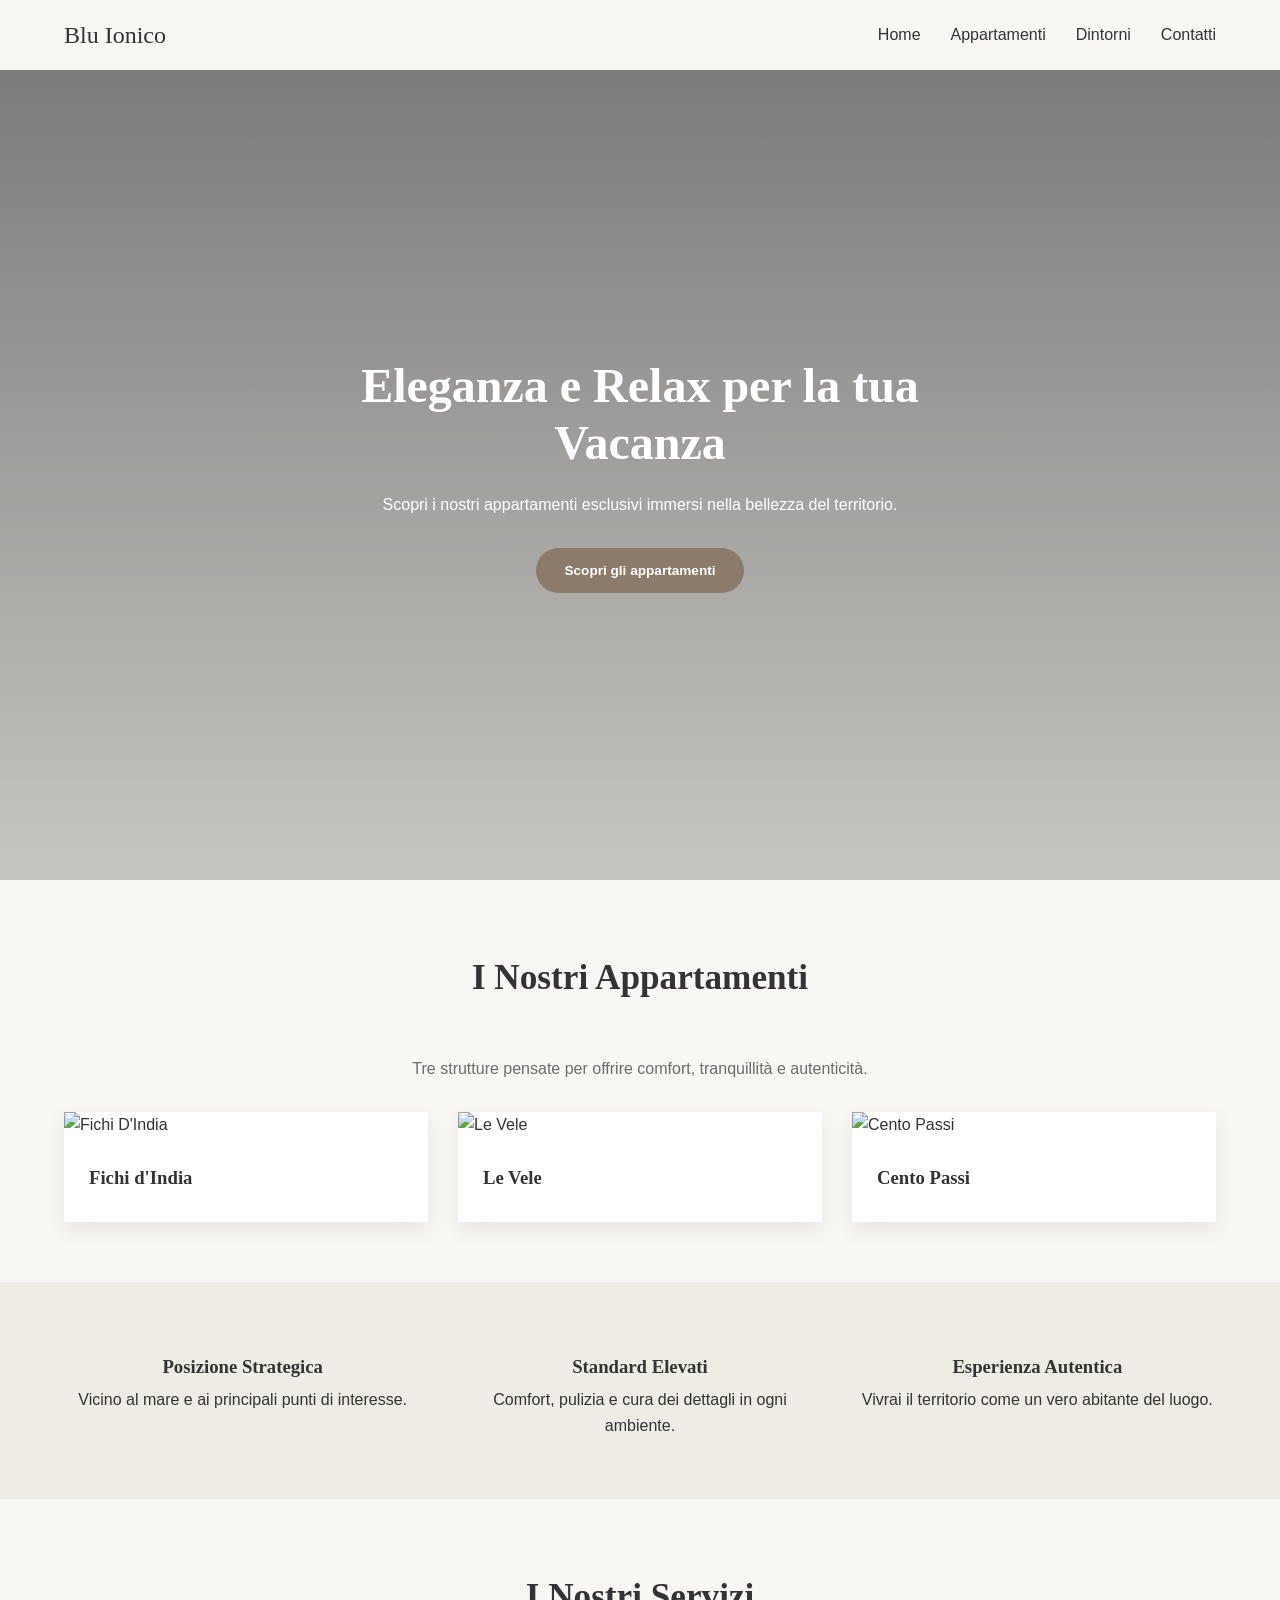
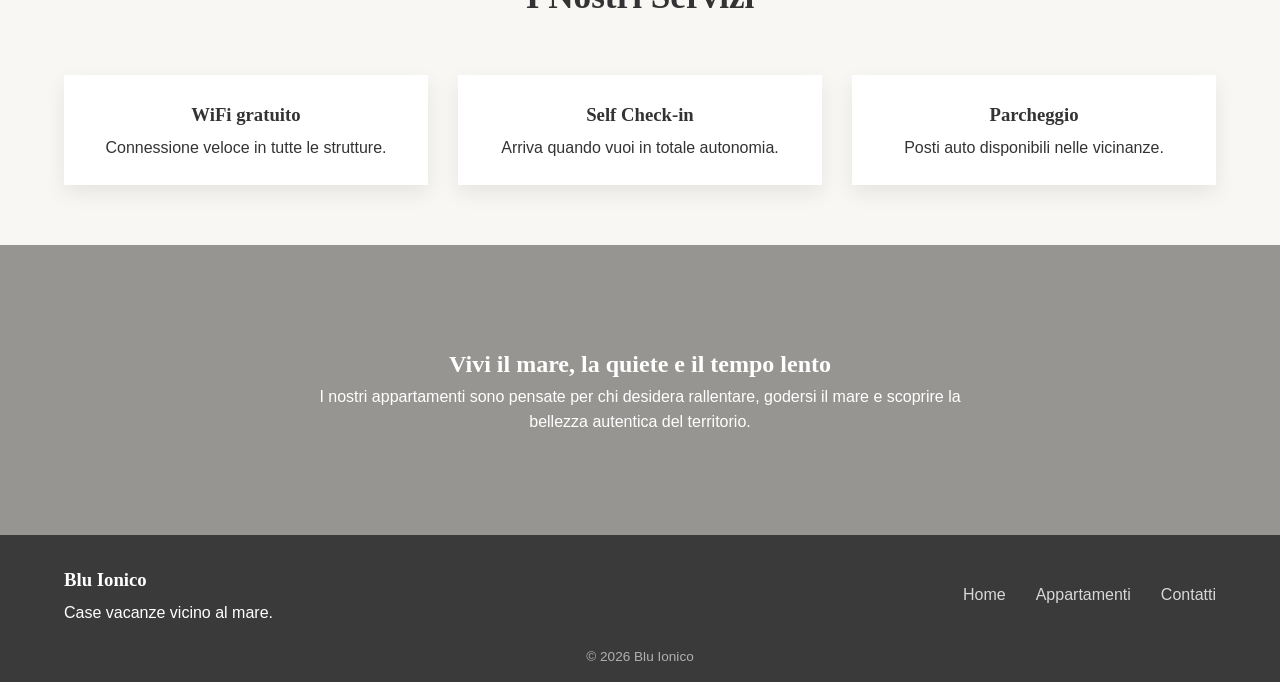
==== index.html @ ac8b96bb "Add files via upload" ====
<!DOCTYPE html>
<html lang="it">
<head>
  <meta charset="UTF-8">
  <meta name="viewport" content="width=device-width, initial-scale=1.0">
  <meta name="description" content="Case vacanze eleganti vicino al mare. Scopri gli appartamenti esclusive per una vacanza rilassante.">
  <title>Blu Ionico - Case Vacanze</title>

  <!-- Google Fonts -->
  <!--<link href="https://fonts.googleapis.com/css2?family=Playfair+Display:wght@500;600&family=Montserrat:wght@300;400;500&display=swap" rel="stylesheet">-->

  <link rel="stylesheet" href="css/style.css">
</head>
<body>
<nav class="navbar">
  <div class="container nav-container">
    <div class="logo">Blu Ionico</div>

    <ul class="nav-links">
      <li><a href="#">Home</a></li>
      <li><a href="#case">Appartamenti</a></li>
      <li><a href="attrazioni.html">Dintorni</a></li>
      <li><a href="contatti.html">Contatti</a></li>
    </ul>
  </div>
</nav>
  <!-- HERO -->
  <header class="hero">
    <div class="hero-content">
      <h1>Eleganza e Relax per la tua Vacanza</h1>
      <p>Scopri i nostri appartamenti esclusivi immersi nella bellezza del territorio.</p>
      <a href="#case" class="btn-primary">Scopri gli appartamenti</a>
    </div>
  </header>

  <!-- LE CASE -->
  <section id="case" class="section">
    <div class="container">
      <h2 class="section-title">I Nostri Appartamenti</h2>
        <p class="section-subtitle">
          Tre strutture pensate per offrire comfort, tranquillità e autenticità.
        </p>

      <div class="grid">

        <a href="fichidindia.html" class="card card-link">
          <img src="img/fichi_d'india/esterno_1.jpg" alt="Fichi D'India">
          
          <div class="card-content">
            <h3>Fichi d'India</h3>
          </div>
        </a>

        <a href="levele.html" class="card card-link">
          <img src="img/le_vele/esterno_2.jpg" alt="Le Vele">
          
          <div class="card-content">
            <h3>Le Vele</h3>
          </div>
        </a>

        <a href="centopassi.html" class="card card-link">
          <img src="img/cento_passi/esterno_1.jpg" alt="Cento Passi">
          
          <div class="card-content">
            <h3>Cento Passi</h3>
          </div>
        </a>

      </div>
    </div>
  </section>

  <!-- PERCHE SCEGLIERCI -->
  <section class="section alt-bg">
    <div class="container features">
      <div>
        <h3>Posizione Strategica</h3>
        <p>Vicino al mare e ai principali punti di interesse.</p>
      </div>

      <div>
        <h3>Standard Elevati</h3>
        <p>Comfort, pulizia e cura dei dettagli in ogni ambiente.</p>
      </div>

      <div>
        <h3>Esperienza Autentica</h3>
        <p>Vivrai il territorio come un vero abitante del luogo.</p>
      </div>
    </div>
  </section>

  <section class="section">
  <div class="container">
    <h2 class="section-title">I Nostri Servizi</h2>

    <div class="grid">

      <div class="card">
        <div class="card-content center">
          <h3>WiFi gratuito</h3>
          <p>Connessione veloce in tutte le strutture.</p>
        </div>
      </div>

      <div class="card">
        <div class="card-content center">
          <h3>Self Check-in</h3>
          <p>Arriva quando vuoi in totale autonomia.</p>
        </div>
      </div>

      <div class="card">
        <div class="card-content center">
          <h3>Parcheggio</h3>
          <p>Posti auto disponibili nelle vicinanze.</p>
        </div>
      </div>

    </div>
  </div>
</section>

  <!-- ESPERIENZA -->
  <section class="experience">
    <div class="experience-content">
      <h2>Vivi il mare, la quiete e il tempo lento</h2>
      <p>
        I nostri appartamenti sono pensate per chi desidera rallentare,
        godersi il mare e scoprire la bellezza autentica del territorio.
      </p>
    </div>
  </section>

  <!-- FOOTER -->
  <footer class="footer">
    <div class="container footer-content">
      <div class="footer-brand">
        <h3>Blu Ionico</h3>
        <p>Case vacanze vicino al mare.</p>
      </div>
      <div class="footer-links">
        <a href="#">Home</a>
        <a href="#case">Appartamenti</a>
        <a href="contatti.html">Contatti</a>
      </div>
    </div>
    <p class="copyright">© 2026 Blu Ionico</p>
  </footer>

  <script>
  window.addEventListener("scroll", function() {
    const navbar = document.querySelector(".navbar");

    if (window.scrollY > 50) {
      navbar.classList.add("scrolled");
    } else {
      navbar.classList.remove("scrolled");
    }
  });
  </script>

</body>
</html>
---- css/style.css ----
/* RESET */
* {
  margin: 0;
  padding: 0;
  box-sizing: border-box;
}

html {
  scroll-behavior: smooth;
}

body {
  font-family: 'Montserrat', sans-serif;
  color: #333;
  background-color: #f9f7f3;
  line-height: 1.6;
  padding-top: 70px;
}

h1, h2 {
  font-family: 'Playfair Display', serif;
}

h3 {
  font-family: 'Playfair Display', serif;
  margin-bottom: 5px;
}

/* NAVBAR */

/* NAVBAR NORMALE */
.navbar {
  position: fixed;
  top: 0;
  width: 100%;
  height: 70px;
  background: #f9f7f3;
  color: #333;
  z-index: 1000;
  transition: all 0.3s ease;
}

.nav-container {
  display: flex;
  justify-content: space-between;
  align-items: center;
  height: 100%;
}

.logo {
  font-family: 'Playfair Display', serif;
  font-size: 1.5rem;
  color: #333;
  transition: color 0.3s ease;
}
/* NAVBAR QUANDO SCROLLI */
.navbar.scrolled {
  background: #3a3a3a;
}
/* TESTO CHIARO */
.navbar.scrolled .logo,
.navbar.scrolled .nav-links a {
  color: white;
}
.nav-links {
  list-style: none;
  display: flex;
  gap: 30px;
  color: #333;
  transition: color 0.3s ease;
}

.nav-links a {
  text-decoration: none;
  color: #333;
  font-weight: 500;
  position: relative;
}

.nav-links a::after {
  content: "";
  position: absolute;
  width: 0%;
  height: 1px;
  bottom: -4px;
  left: 0;
  background: #8c7a6b;
  transition: width 0.3s ease;
}

.nav-links a:hover::after {
  width: 100%;
}
/* CONTAINER */
.container {
  width: 90%;
  max-width: 1200px;
  margin: auto;
}

.section {
  padding: 80px 0;
}

.section-title {
  text-align: center;
  margin-bottom: 50px;
  font-size: 2.2rem;
}

.section-subtitle{
  text-align:center;
  max-width:900px;
  margin:0 auto 30px;
  opacity:0.7;
}

.center {
  text-align: center;
}

/* HERO */
.hero {
  height: 90vh;
  background: url("../img/mare_4.jpg") center/cover no-repeat;
  display: flex;
  align-items: center;
  justify-content: center;
  text-align: center;
  color: white;
  position: relative;
}

/* overlay */
.hero::after {
  content: "";
  position: absolute;
  inset: 0; /* ✅ meglio di width/height */
  background: linear-gradient(
    rgba(0,0,0,0.5),
    rgba(0,0,0,0.2)
  );
}

.hero-content {
  position: relative;
  z-index: 1;
  max-width: 700px;
}

.hero h1 {
  font-size: 3rem;
  margin-bottom: 20px;
  line-height: 1.2;
}

.hero p {
  margin-bottom: 30px;
}

/* BUTTONS */
.btn-primary {
  background: #8c7a6b;
  color: white;
  padding: 14px 32px;
  text-decoration: none;
  border-radius: 30px;
  transition: all 0.3s ease;
  font-weight: 500;
}

.btn-primary:hover {
  background: #6f5f53;
  transform: translateY(-2px);
}

.btn-secondary {
  display: inline-block;
  margin-top: 15px;
  text-decoration: none;
  color: #8c7a6b;
  font-weight: 500;
}

/* GRID */
.grid {
  display: grid;
  grid-template-columns: repeat(auto-fit, minmax(280px, 1fr));
  gap: 30px;
}

.card {
  background: white;
  overflow: hidden;
  box-shadow: 0 8px 20px rgba(0,0,0,0.08);
  transition: transform 0.4s ease, box-shadow 0.4s ease;
}

.card:hover {
  transform: translateY(-8px);
  box-shadow: 0 18px 35px rgba(0,0,0,0.15);
}

.card img {
  width: 100%;
  height: 220px;
  object-fit: cover;
  transition: transform 0.6s ease;
}

.card:hover img {
  transform: scale(1.08);
}

.card-content {
  padding: 25px;
}

/* Contenitore immagini appartamenti */
.card-link {
  text-decoration: none;
  color: inherit;
  display: block;
  cursor: pointer;
}
.card-link:hover h3 {
  color: #8c7a6b;
}

/* CARD APPARTAMENTO */
.apartment {
  border-radius: 10px;
  overflow: hidden;
  text-decoration: none;
  color: inherit;
  display: block;
}

/* IMMAGINE */
.apartment-gallery {
  position: relative;
}

.apartment-gallery img {
  width: 100%;
  height: 240px;
  object-fit: cover;
}

/* BADGE */
.badge {
  position: absolute;
  top: 15px;
  left: 15px;
  background: rgba(0,0,0,0.6);
  color: white;
  padding: 5px 12px;
  font-size: 0.8rem;
  border-radius: 20px;
}


/* DESCRIZIONE */
.apartment-desc {
  margin: 10px 0;
  opacity: 0.7;
}

/* FEATURES */
.apartment-features {
  display: flex;
  gap: 15px;
  font-size: 0.9rem;
  margin-top: 10px;
  opacity: 0.8;
}
/* Mostra solo la prima immagine */
.apartment-gallery img:first-child {
  display: block;
  width: 100%;
  height: 220px;
  object-fit: cover;
}

.gallery-slider {
  height: 100%;
  display: flex;
  align-items: center;
  justify-content: center;
}

.gallery-slider img {
  max-height: 85vh;
  max-width: 90%;
  object-fit: contain;
}

.gallery-nav {
  position: fixed; /* 👈 fondamentale */
  top: 50%;
  transform: translateY(-50%);
  background: rgba(0,0,0,0.4);
  border: none;
  color: white;
  font-size: 30px;
  padding: 14px 18px;
  cursor: pointer;
  z-index: 4000;
}

.gallery-nav:hover {
  background: rgba(0,0,0,0.8);
}

.gallery-nav.prev {
  left: 20px;
}

.gallery-nav.next {
  right: 20px;
}

.gallery-counter {
  position: absolute;
  bottom: 20px;
  left: 50%;
  transform: translateX(-50%);
  color: white;
  font-size: 0.9rem;
  opacity: 0.8;
}

.gallery-modal .close {
  position: fixed;
  top: 15px;
  right: 25px;
  font-size: 32px;
  color: white;
  cursor: pointer;
  z-index: 5000;
}

.gallery-data {
  display: none;
}

/* Nasconde le immagini aggiuntive */
.additional-images img {
  display: none;
}

/* Badge per le immagini extra */
.extra-images {
  position: absolute;
  bottom: 15px;
  right: 15px;
  background: rgba(0,0,0,0.6);
  color: white;
  padding: 6px 10px;
  border-radius: 20px;
  font-size: 0.8rem;
}
/* ALT BACKGROUND */
.alt-bg {
  background-color: #efebe5;
}

.features {
  display: flex;
  gap: 40px;
  justify-content: space-between;
  text-align: center;
}

.features div {
  flex: 1;
}


.modal {
  display: none; 
  position: fixed;
  inset: 0;
  background: rgba(0,0,0,0.9);
  z-index: 2000;
  justify-content: center;
  align-items: center;
}

.modal.show {
  display: flex;
}

.modal-content {
  background: transparent; 
  padding: 20px;
  width: 90%;
  max-width: 900px;
  margin: auto;
}
.gallery-modal {
  display: none;
  position: fixed;
  inset: 0;
  background: rgba(0,0,0,0.95);
  z-index: 3000;
}

.gallery-modal.show {
  display: flex;
  justify-content: center;
  align-items: center;
}
.gallery-content {
  position: relative;
  text-align: center;
  width: 100%;
  height: 100%;
}

#gallery-title {
  position: absolute;
  top: 20px;
  left: 50%;
  transform: translateX(-50%);
  color: white;
  font-size: 1.2rem;
  letter-spacing: 1px;
  opacity: 0.9;
}

/* SERVIZI */
.service-card {
  position: relative;
  height: 200px; /* altezza fissa */
  overflow: hidden;
  display: flex;
  align-items: center;
  justify-content: center;
}

/* contenuto base centrato */
.service-front {
  z-index: 2;
  text-align: center;
}

/* pannello nascosto */
.service-details {
  position: absolute;
  inset: 0;
  background: rgba(255,255,255,0.97);
  display: flex;
  align-items: center;
  justify-content: center;
  opacity: 0;
  transform: translateY(20px);
  transition: all 0.4s ease;
  padding: 20px;
}

/* lista */
.service-details ul {
  list-style: none;
  text-align: center;
}

.service-details li {
  font-size: 0.85rem;
  padding: 6px 0;
  border-bottom: 1px solid #eee;
}

/* HOVER → overlay che appare */
.service-card:hover .service-details {
  opacity: 1;
  transform: translateY(0);
}
/* NASCONDE IL TITOLO QUANDO HOVERI */
.service-front {
  position: relative;
  z-index: 2;
  transition: opacity 0.3s ease;
}

.service-card:hover .service-front {
  opacity: 0;
}


/* EXPERIENCE */
.experience {
  background: url("../img/experience.jpg") center/cover no-repeat;
  color: white;
  text-align: center;
  padding: 100px 20px;
  position: relative;
}

.experience::after {
  content: "";
  position: absolute;
  background: rgba(0,0,0,0.4);
  width: 100%;
  height: 100%;
  top: 0;
  left: 0;
}

.experience-content {
  position: relative;
  z-index: 1;
  max-width: 700px;
  margin: auto;
}

/* FOOTER */
.footer {
  background: #3a3a3a;
  color: white;
  padding: 30px 0 15px; /* più compatto */
}

.footer-content {
  display: flex;
  justify-content: space-between;
  align-items: center;
}

.footer-links {
  display: flex;
  gap: 30px;
}

.footer-links a {
  color: white;
  text-decoration: none;
  opacity: 0.8;
}

.footer-links a:hover {
  opacity: 1;
}

.copyright {
  text-align: center;
  margin-top: 20px;
  font-size: 0.85rem;
  opacity: 0.6;
}

/*DINTORNI E REGOLE*/
/* layout colonne */
.two-columns {
  display: flex;
  gap: 30px;
  position: relative;
}
.two-columns::before {
  content: "";
  position: absolute;
  top: 0;
  bottom: 0;
  left: 50%;
  width: 1px;
  background: rgba(0,0,0,0.1);
}

/* ogni box */
.info-box {
  flex: 1;
  background: rgba(255, 255, 255, 0.636);
  padding: 30px;
  border-radius: 12px;
  box-shadow: 0 8px 20px rgba(0,0,0,0.08);
  margin-bottom: 8px;
}

.info-box h4 {
  margin-top: 20px;
  margin-bottom: 10px;
  font-size: 1rem;
  color: #000000;
  font-weight: 600;
}

/* titoli dentro i box */
.info-box .section-title {
  font-size: 1.6rem;
  margin-bottom: 20px;
  text-align: left;
}

/* lista */
.info-box ul {
  padding-left: 20px;
  margin-bottom: 10px;
}

.info-box li {
  margin-bottom: 8px;
}

.info-box p {
  margin-bottom: 8px;
}

.subheading {
  opacity: 0.7;
  margin-bottom: 15px;
}

.note {
  font-size: 0.85rem;
  opacity: 0.6;
  margin-top: 10px;
}

/* colonne interne */
.info-columns-3 {
  display: grid;
  grid-template-columns: repeat(4, 1fr);
  gap: 30px;
}

.info-columns-2 {
  display: grid;
  grid-template-columns: repeat(2, 1fr);
  gap: 30px;
}

/* spacing */
.info-columns h4 {
  margin-top: 20px;
  margin-bottom: 8px;
  font-size: 1rem;
}

.info-columns ul {
  margin-bottom: 10px;
  padding-left: 18px;
}

.info-columns p {
  margin-bottom: 10px;
}

.info-box strong {
  color: #564a40;
}

/* ========================
   PAGINA CONTATTI
   ======================== */

.hero-small {
  height: 40vh;
  min-height: 260px;
  background: linear-gradient(135deg, #4a3c33, #8c7a6b);
  display: flex;
  align-items: center;
  justify-content: center;
  text-align: center;
  color: white;
  position: relative;
}

.hero-small::after {
  display: none;
}

.hero-small .hero-content {
  position: relative;
  z-index: 1;
}

.hero-small h1 {
  font-size: 2.4rem;
  margin-bottom: 10px;
}

.contact-grid {
  display: grid;
  grid-template-columns: 1fr 1fr;
  gap: 40px;
  align-items: start;
}

.contact-info {
  display: flex;
  flex-direction: column;
  gap: 20px;
}

.contact-item {
  background: white;
  border-radius: 12px;
  padding: 24px 28px;
  box-shadow: 0 8px 20px rgba(0,0,0,0.07);
  display: flex;
  align-items: center;
  gap: 20px;
  text-decoration: none;
  color: inherit;
  transition: transform 0.3s ease, box-shadow 0.3s ease;
}

.contact-item:hover {
  transform: translateY(-4px);
  box-shadow: 0 14px 30px rgba(0,0,0,0.12);
}

.contact-icon {
  font-size: 1.8rem;
  width: 52px;
  height: 52px;
  display: flex;
  align-items: center;
  justify-content: center;
  background: #ede8e3;
  border-radius: 50%;
  flex-shrink: 0;
}

.contact-item-text h4 {
  font-family: 'Playfair Display', serif;
  font-size: 1rem;
  margin-bottom: 4px;
  color: #4a3c33;
}

.contact-item-text p {
  font-size: 0.9rem;
  opacity: 0.7;
  margin: 0;
}

.contact-item-text span {
  font-size: 0.95rem;
  font-weight: 500;
  color: #8c7a6b;
}

.contact-item-text span:hover {
  text-decoration: underline;
}

.contact-map-link {
  text-decoration: none;
  color: #8c7a6b;
  font-weight: 500;
}

.contact-map-link:hover {
  text-decoration: underline;
}

.contact-form-box {
  background: white;
  border-radius: 12px;
  padding: 36px;
  box-shadow: 0 8px 20px rgba(0,0,0,0.07);
}

.contact-form-box h3 {
  font-size: 1.4rem;
  margin-bottom: 6px;
  color: #4a3c33;
}

.form-subtitle {
  font-size: 0.9rem;
  opacity: 0.6;
  margin-bottom: 28px;
}

.form-group {
  margin-bottom: 18px;
}

.form-group label {
  display: block;
  font-size: 0.85rem;
  font-weight: 600;
  margin-bottom: 6px;
  color: #4a3c33;
  opacity: 0.8;
}

.form-group input,
.form-group textarea,
.form-group select {
  width: 100%;
  padding: 12px 16px;
  border: 1.5px solid #d0dce8;
  border-radius: 8px;
  font-family: 'Montserrat', sans-serif;
  font-size: 0.9rem;
  color: #333;
  background: #faf8f5;
  transition: border-color 0.25s ease, background 0.25s ease;
  outline: none;
}

.form-group input:focus,
.form-group textarea:focus,
.form-group select:focus {
  border-color: #8c7a6b;
  background: white;
}

.form-group textarea {
  resize: vertical;
  min-height: 120px;
}

.required {
  color: #e74c3c;
}

.form-note {
  font-size: 0.8rem;
  opacity: 0.5;
  margin-bottom: 20px;
  margin-top: -16px;
}

.form-actions {
  display: flex;
  gap: 12px;
  margin-top: 8px;
}

.btn-submit {
  flex: 1;
  padding: 14px;
  color: white;
  border: none;
  border-radius: 30px;
  font-family: 'Montserrat', sans-serif;
  font-size: 0.9rem;
  font-weight: 600;
  cursor: pointer;
  transition: filter 0.2s ease, transform 0.2s ease;
}

.btn-submit:hover {
  filter: brightness(0.9);
  transform: translateY(-2px);
}

.btn-email {
  background: #4a3c33;
}

.btn-whatsapp {
  background: #25d366;
}

/*DINTORNI*/
@media (max-width: 768px) {
  .hero-attrazioni h1 { font-size: 2rem; }
  .featured-card { grid-template-columns: 1fr; }
  .featured-img { min-height: 220px; }
  .featured-body { padding: 24px; }
  .footer-content { flex-direction: column; gap: 20px; text-align: center; }
  .footer-links { flex-direction: column; gap: 10px; }
}

.no-results {
  display: none; text-align: center; padding: 40px 0;
  color: #999; font-size: 0.9rem;
}

/* ─── HERO SMALL ─── */

.hero-attrazioni {
  height: 55vh;
  min-height: 320px;
  background: linear-gradient(135deg, #4a3c33, #8c7a6b);
  display: flex;
  align-items: center;
  justify-content: center;
  text-align: center;
  color: white;
  position: relative;
  overflow: hidden;
}

/* rimuovi il ::before */
.hero-attrazioni::before {
  display: none;
}

.path-overlay {
  position: absolute;
  inset: 0;
  width: 100%;
  height: 100%;
  pointer-events: none;
  opacity: 0.3;
}

.hero-attrazioni::after {
  content: ""; position: absolute; inset: 0;
  background: linear-gradient(rgba(10,25,45,0.62), rgba(20,50,80,0.35));
}

.hero-attrazioni .hero-content {
  position: relative; z-index: 1; max-width: 680px; padding: 0 20px;
}

.hero-attrazioni .eyebrow {
  font-family: 'Montserrat', sans-serif;
  font-size: 0.72rem; letter-spacing: 3px; text-transform: uppercase;
  opacity: 0.75; margin-bottom: 12px;
}

.hero-attrazioni h1 {
  font-size: 2.8rem;
  line-height: 1.15; 
  margin-bottom: 14px; 
}

.hero-attrazioni p {
  font-size: 1rem; 
  opacity: 0.82; 
  max-width: 520px; 
  margin: 0 auto 32px;
}

/* ─── FILTRI ─── */
.filtri {
  display: flex; 
  gap: 10px; 
  justify-content: center; 
  flex-wrap: wrap;
}

.filtro-btn {
  padding: 8px 22px; border-radius: 24px;
  border: 1.5px solid rgba(255,255,255,0.45);
  background: transparent; color: white;
  font-family: 'Montserrat', sans-serif; font-size: 0.82rem; font-weight: 500;
  cursor: pointer; transition: background 0.25s, border-color 0.25s;
}

.filtro-btn:hover,
.filtro-btn.active {
  background: rgba(255,255,255,0.18); 
  border-color: white;
}

/* ─── CONTAINER & SEZIONI ─── */
.container { 
  width: 90%; 
  max-width: 1200px; 
  margin: auto;
}

.section { 
  padding: 70px 0 60px; 
}

.section-divider {
  display: flex; 
  align-items: center; 
  gap: 16px;
  margin-bottom: 36px;
}

.section-divider .line { 
  flex: 1; 
  height: 1px; 
  background: rgba(0,0,0,0.1); 
}

.section-divider span {
  font-size: 0.7rem; 
  letter-spacing: 2.5px; 
  text-transform: uppercase;
  color: #8c7a6b; 
  font-weight: 600; 
  white-space: nowrap;
}

.section-divider .icon { 
  font-size: 1.1rem; 
}

/* ─── CARD IN EVIDENZA ─── */
.featured-card {
  display: grid; 
  grid-template-columns: 1fr 1fr;
  background: white; 
  border-radius: 14px;
  overflow: hidden;
  box-shadow: 0 8px 28px rgba(0,0,0,0.09);
  margin-bottom: 28px;
  transition: transform 0.35s ease, box-shadow 0.35s ease;
}

.featured-card:hover {
  transform: translateY(-5px);
  box-shadow: 0 18px 44px rgba(0,0,0,0.14);
}

.featured-img {
  position: relative;
  min-height: 300px;
  overflow: hidden;  
}

.featured-img img {
  width: 100%; 
  height: 100%; 
  object-fit: cover;
  display: block; 
  transition: transform 0.5s ease;
}

.featured-card:hover .featured-img img { 
  transform: scale(1.05); 
}

.badge-cat {
  position: absolute; 
  top: 16px; 
  left: 16px;
  background: #185FA5; 
  color: white;
  font-size: 0.72rem;
  font-weight: 600;
  letter-spacing: 0.5px;
  padding: 5px 13px;
  border-radius: 20px;
}

.badge-dist {
  position: absolute;
  bottom: 16px;
  left: 16px;
  background: rgba(0,0,0,0.55);
  color: white;
  font-size: 0.75rem;
  padding: 5px 12px; 
  border-radius: 20px;
}

.badge-cat.natura {   
  top:12px;
  left:12px;
  font-size:0.68rem;
  background: #1D9E75;
}

.badge-cat.storia {   
  top:12px;
  left:12px;
  font-size:0.68rem;
  background: #993C1D;
}

.btn-maps {
  display: inline-block;
  margin-top: 10px;
  font-size: 0.68rem;
  font-weight: 600;
  color: #8c7a6b;
  text-decoration: none;
  border: 1px solid #8c7a6b;
  padding: 3px 10px;
  border-radius: 20px;
  transition: background 0.2s, color 0.2s;
}

.btn-maps:hover {
  background: #8c7a6b;
  color: white;
}

.map-tabs {
  display: flex;
  gap: 8px;
  overflow-x: auto;
  padding: 16px 16px 0;
  scrollbar-width: none;
}

.map-tabs::-webkit-scrollbar {
  display: none;
}

.map-tab {
  flex-shrink: 0;
  padding: 6px 14px;
  border-radius: 20px;
  border: 1px solid #d0dce8;
  background: white;
  color: #666;
  font-family: 'Montserrat', sans-serif;
  font-size: 0.75rem;
  font-weight: 500;
  cursor: pointer;
  transition: all 0.2s ease;
  margin-bottom: 12px;
}

.map-tab:hover {
  border-color: #8c7a6b;
  color: #8c7a6b;
}

.map-tab.active {
  background: #4a3c33;
  color: white;
  border-color: #4a3c33;
}

.map-tabs-wrapper {
  display: flex;
  align-items: center;
  gap: 6px;
  padding: 16px 12px 0;
}

.map-arrow {
  flex-shrink: 0;
  width: 32px;
  height: 32px;
  border-radius: 50%;
  border: 1px solid #d0dce8;
  background: white;
  color: #4a3c33;
  font-size: 1rem;
  cursor: pointer;
  display: flex;
  align-items: center;
  justify-content: center;
  transition: all 0.2s ease;
}

.map-arrow:hover {
  background: #4a3c33;
  color: white;
  border-color: #4a3c33;
}

.map-arrow:disabled {
  opacity: 0.3;
  cursor: default;
}

.featured-body {
  padding: 36px 36px 32px;
  display: flex; 
  flex-direction: column; 
  justify-content: space-between;
}

.featured-body h2 { 
  font-size: 1.7rem; 
  margin-bottom: 12px; 
  color: #4a3c33; 
}

.featured-body p { 
  font-size: 0.9rem; 
  opacity: 0.72; 
  line-height: 1.75; 
  margin-bottom: 20px; 
}

.tag-row { 
  display: flex; 
  gap: 8px; 
  flex-wrap: wrap; 
  margin-bottom: 28px; 
}

.tag {
  font-size: 0.75rem;
  padding: 4px 13px; 
  border-radius: 12px;
  background: #ede8e3; 
  color: #6f5f53; 
  font-weight: 500;
}

.btn-primary {
  display: inline-block;
  background: #8c7a6b; 
  color: white;
  padding: 12px 28px; 
  text-decoration: none;
  border-radius: 30px; 
  font-size: 0.85rem; 
  font-weight: 600;
  transition: background 0.25s, transform 0.2s;
  align-self: flex-start;
  border: none;
  cursor: pointer;
}

.btn-primary:hover { 
  background: #2a5f9e; 
  transform: translateY(-2px); 
}

/* ─── GRIGLIA CARD PICCOLE ─── */
.cards-grid {
  display: grid;
  grid-template-columns: repeat(auto-fit, minmax(260px, 1fr));
  gap: 22px;
  margin-bottom: 10px;
}

.card-attrazione {
  background: white; 
  border-radius: 12px;
  overflow: hidden;
  box-shadow: 0 6px 18px rgba(0,0,0,0.08);
  transition: transform 0.35s ease, box-shadow 0.35s ease;
  cursor: default;
}

.card-attrazione:hover {
  transform: translateY(-6px);
  box-shadow: 0 16px 34px rgba(0,0,0,0.13);
}

.card-attrazione .card-img {
  position: relative; 
  height: 190px; 
  overflow: hidden;
}

.card-attrazione .card-img img {
  width: 100%; 
  height: 100%; 
  object-fit: cover;
  transition: transform 0.5s ease;
}

.card-attrazione:hover .card-img img { 
  transform: scale(1.07); 
}

.card-body { 
  padding: 20px 22px 22px; 
}

.card-body .meta {
  font-size: 0.72rem; 
  text-transform: uppercase; 
  letter-spacing: 1.5px;
  color: #8c7a6b; 
  font-weight: 600; 
  margin-bottom: 6px;
}

.card-body .meta.natura-meta { 
  color: #1D9E75; 
}

.card-body h3 { 
  font-size: 1.05rem; 
  margin-bottom: 8px; 
  color: #4a3c33; 
}

.card-body p { 
  font-size: 0.85rem; 
  opacity: 0.68; 
  line-height: 1.6; 
  margin-bottom: 12px; 
}

.card-body .dist-badge {
  display: inline-block;
  font-size: 0.72rem; 
  color: #666;
  border: 1px solid #ddd; 
  border-radius: 12px; 
  padding: 3px 10px;
}

/* ─── SEPARATORE SEZIONE ─── */
.section-gap { 
  margin-top: 50px;
}

/* ─── SEZIONE MAPPA ─── */
.map-section {
  background: white; 
  border-radius: 14px;
  overflow: hidden;
  box-shadow: 0 8px 28px rgba(0,0,0,0.08);
  margin-top: 16px;
}
    
.map-section iframe {
  width: 100%;
  height: 400px; 
  border: none; 
  display: block;
}

.map-caption {
  padding: 18px 24px;
  font-size: 0.82rem; 
  color: #666;
  border-top: 1px solid rgba(0,0,0,0.06);
  display: flex; 
  align-items: center; 
  gap: 8px;
}

.map-caption span { 
  font-size: 1rem; 
}

.badge-small {
  top: 12px;
  left: 12px;
  font-size: 0.68rem;
}

@media (max-width: 768px) {
  .contact-grid {
    grid-template-columns: 1fr;
  }
  .form-row {
    grid-template-columns: 1fr;
  }
  .form-actions {
    flex-direction: column;
  }
  .hero-small h1 {
    font-size: 1.8rem;
  }
}

/* RESPONSIVE */
@media (max-width: 768px) {
  .hero h1 {
    font-size: 2.2rem;
  }
  .hero {
    background-attachment: scroll;
  }
  .features {
    flex-direction: column;
    gap: 30px;
  }
    .footer-content {
    flex-direction: column;
    gap: 20px;
    text-align: center;
  }
  .footer-links {
    flex-direction: column;
    gap: 10px;
  }
  .two-columns {
    flex-direction: column;
  }
}

@media (max-width: 900px) {
  .info-columns {
    grid-template-columns: repeat(2, 1fr); /* tablet */
  }
}

@media (max-width: 600px) {
  .info-columns {
    grid-template-columns: 1fr; /* telefono */
  }
}
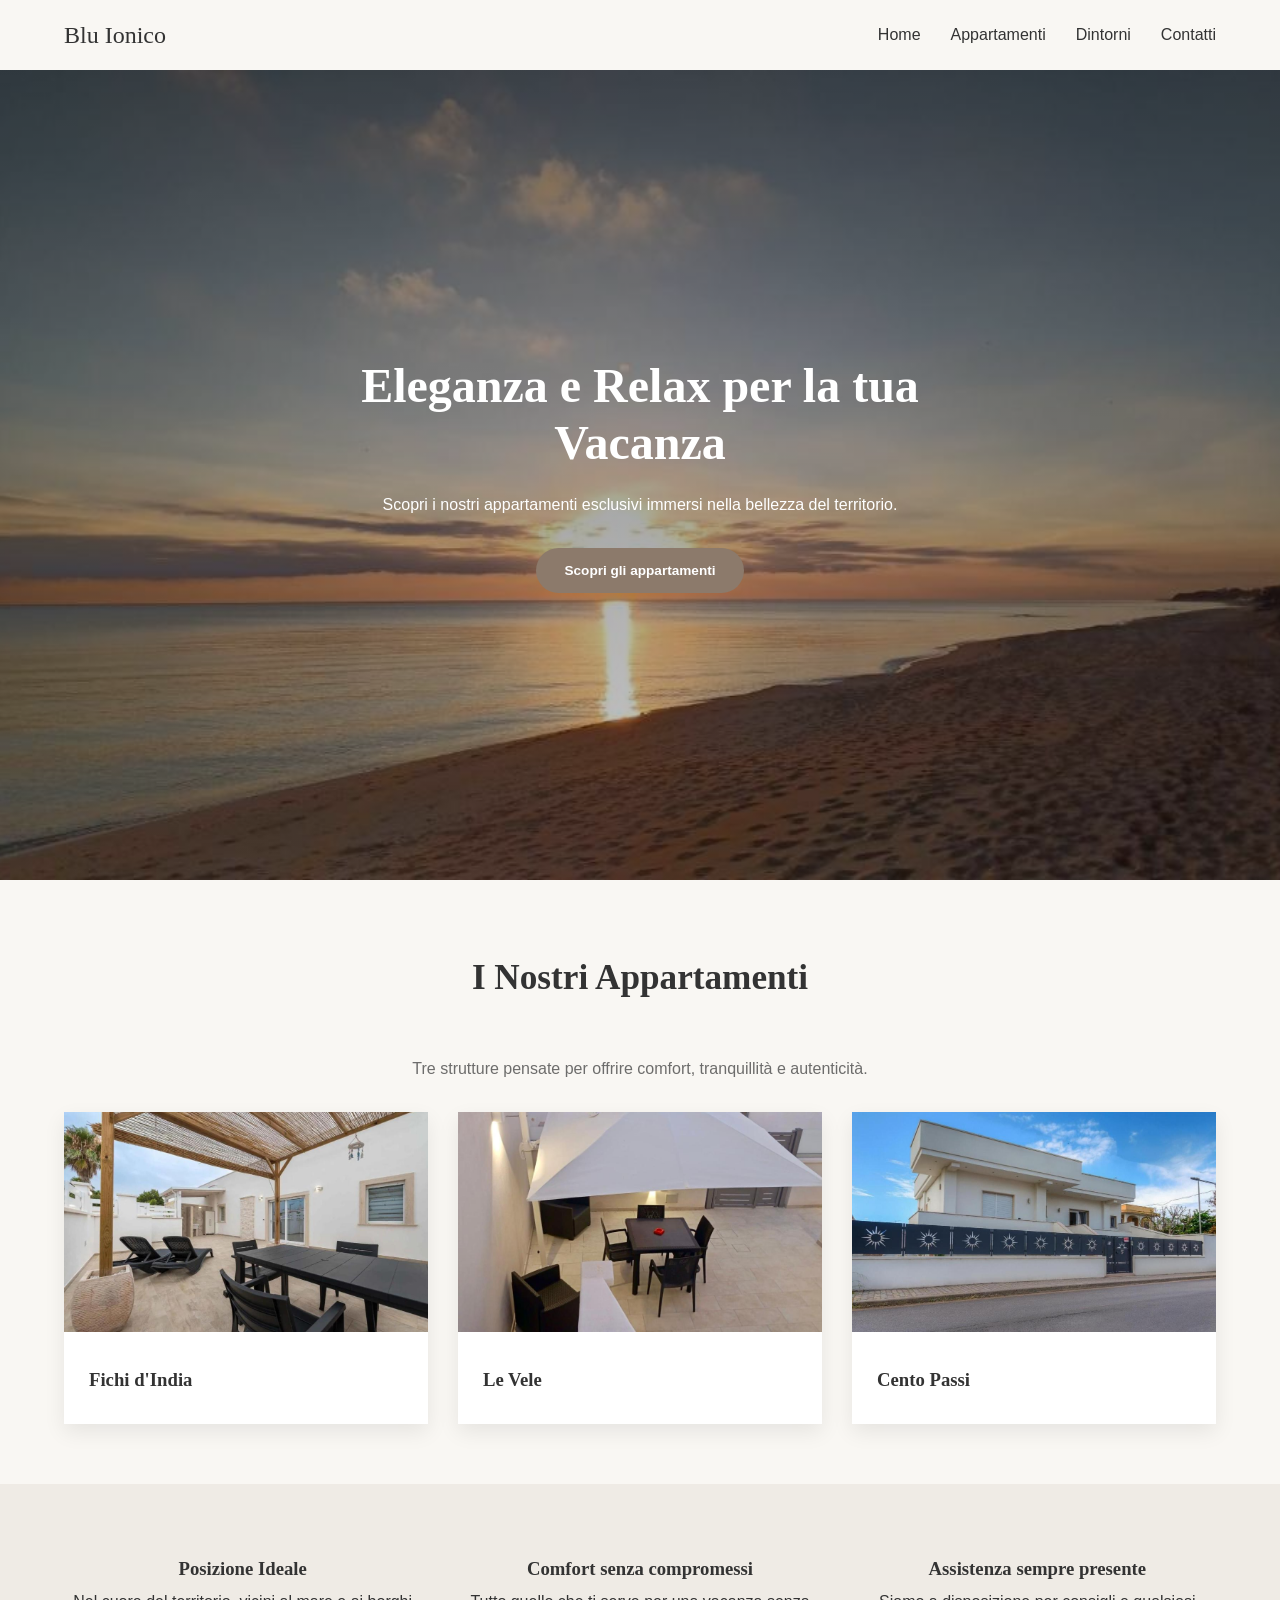
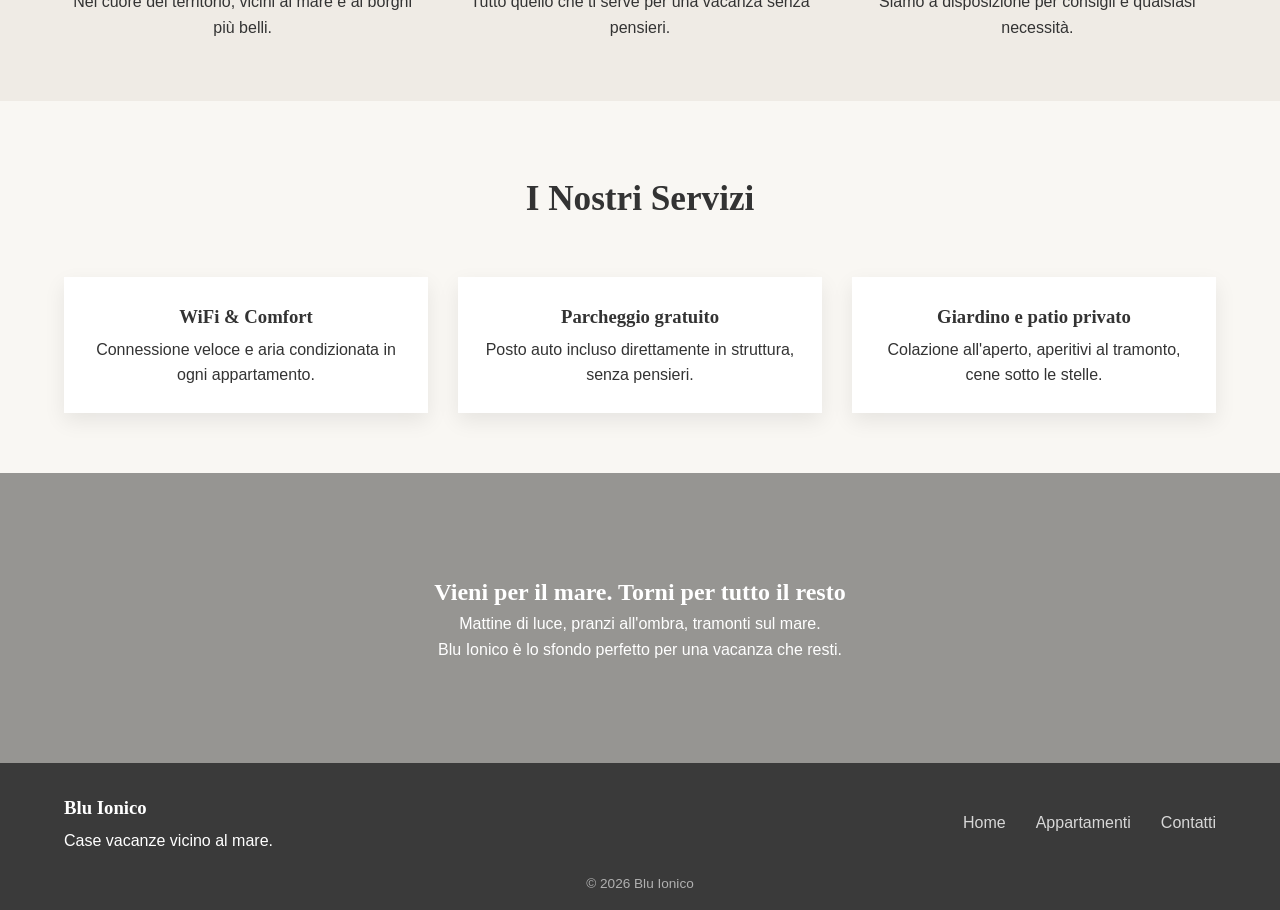
==== commit ad7bdf0c: "Add files via upload" ====
--- a/index.html
+++ b/index.html
@@ -75,18 +75,18 @@
   <section class="section alt-bg">
     <div class="container features">
       <div>
-        <h3>Posizione Strategica</h3>
-        <p>Vicino al mare e ai principali punti di interesse.</p>
+        <h3>Posizione Ideale</h3>
+        <p>Nel cuore del territorio, vicini al mare e ai borghi più belli.</p>
       </div>
 
       <div>
-        <h3>Standard Elevati</h3>
-        <p>Comfort, pulizia e cura dei dettagli in ogni ambiente.</p>
+        <h3>Comfort senza compromessi</h3>
+        <p>Tutto quello che ti serve per una vacanza senza pensieri.</p>
       </div>
 
       <div>
-        <h3>Esperienza Autentica</h3>
-        <p>Vivrai il territorio come un vero abitante del luogo.</p>
+        <h3>Assistenza sempre presente</h3>
+        <p>Siamo a disposizione per consigli e qualsiasi necessità.</p>
       </div>
     </div>
   </section>
@@ -99,22 +99,22 @@
 
       <div class="card">
         <div class="card-content center">
-          <h3>WiFi gratuito</h3>
-          <p>Connessione veloce in tutte le strutture.</p>
+          <h3>WiFi & Comfort</h3>
+          <p>Connessione veloce e aria condizionata in ogni appartamento.</p>
         </div>
       </div>
 
       <div class="card">
         <div class="card-content center">
-          <h3>Self Check-in</h3>
-          <p>Arriva quando vuoi in totale autonomia.</p>
+          <h3>Parcheggio gratuito</h3>
+          <p>Posto auto incluso direttamente in struttura, senza pensieri.</p>
         </div>
       </div>
 
       <div class="card">
         <div class="card-content center">
-          <h3>Parcheggio</h3>
-          <p>Posti auto disponibili nelle vicinanze.</p>
+          <h3>Giardino e patio privato</h3>
+          <p>Colazione all'aperto, aperitivi al tramonto, cene sotto le stelle.</p>
         </div>
       </div>
 
@@ -125,10 +125,10 @@
   <!-- ESPERIENZA -->
   <section class="experience">
     <div class="experience-content">
-      <h2>Vivi il mare, la quiete e il tempo lento</h2>
+      <h2>Vieni per il mare. Torni per tutto il resto</h2>
       <p>
-        I nostri appartamenti sono pensate per chi desidera rallentare,
-        godersi il mare e scoprire la bellezza autentica del territorio.
+        Mattine di luce, pranzi all'ombra, tramonti sul mare.<br>
+        Blu Ionico è lo sfondo perfetto per una vacanza che resti.
       </p>
     </div>
   </section>
